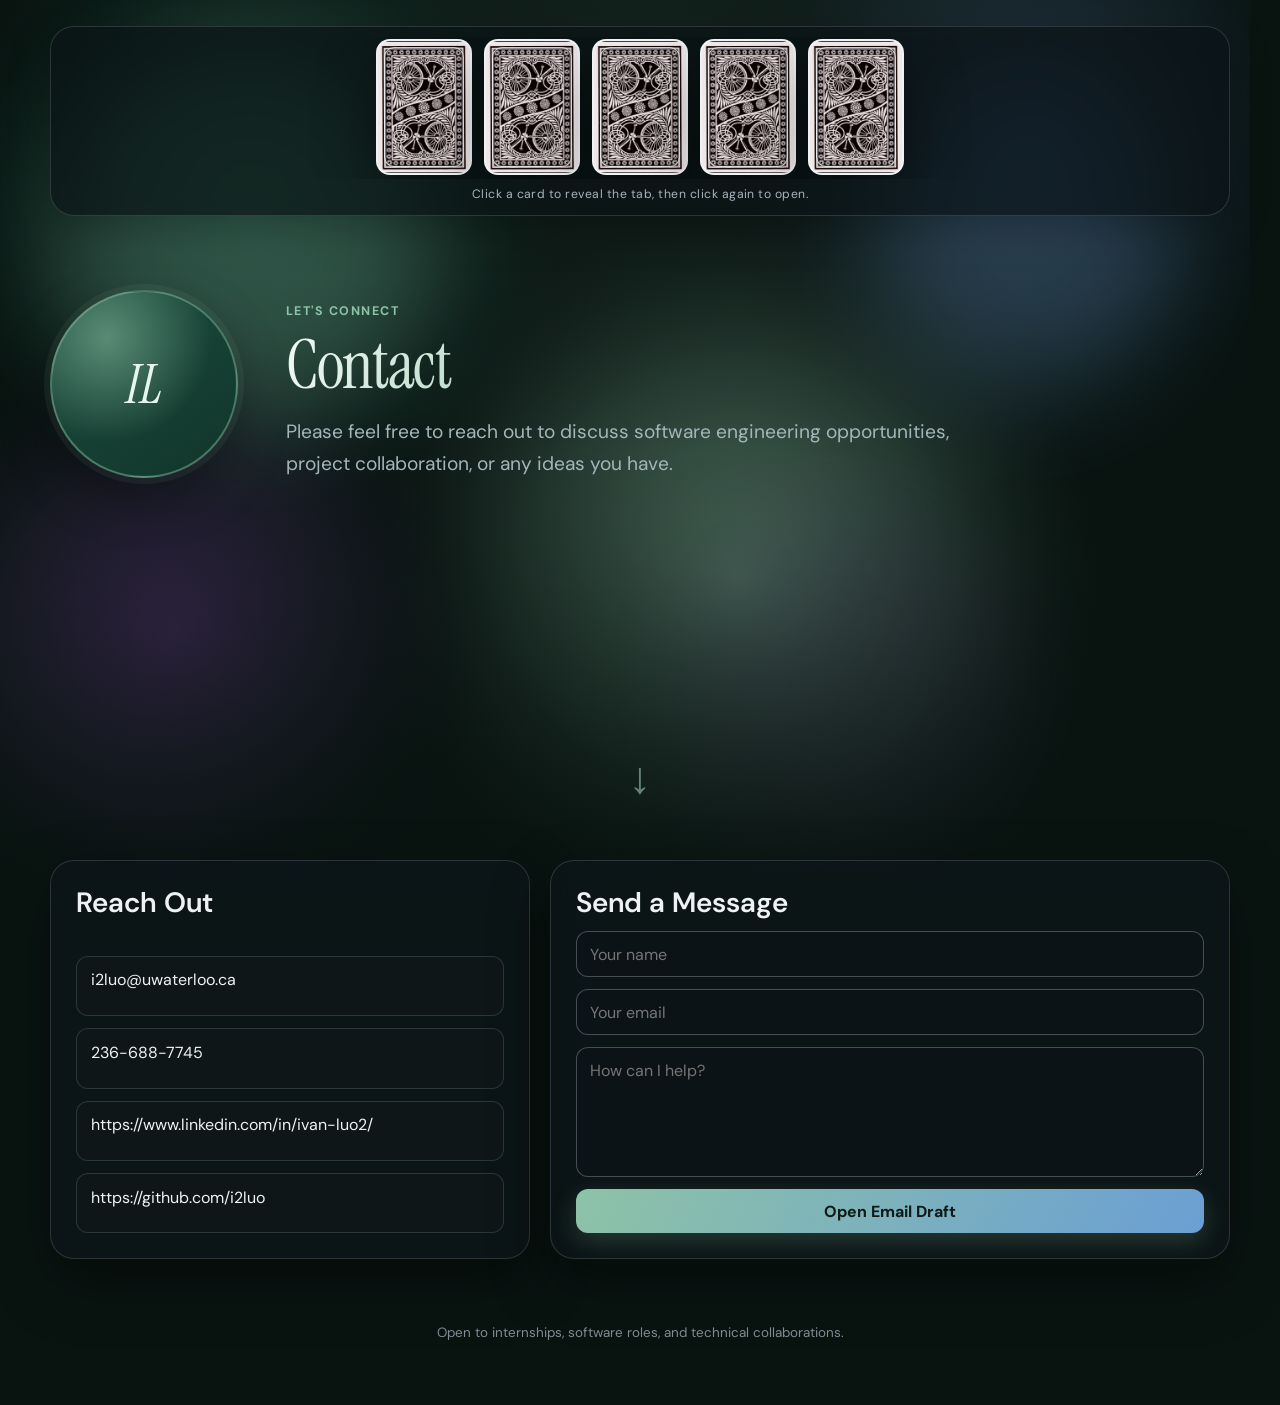
==== contact.html @ a713fa2e "Initial commit" ====
<!DOCTYPE html>
<html lang="en">
  <head>
    <meta charset="UTF-8" />
    <meta name="viewport" content="width=device-width, initial-scale=1.0" />
    <title>Ivan Luo | Contact</title>
    <link rel="icon" href="favicon.svg" type="image/svg+xml" />
    <link rel="stylesheet" href="styles.css" />
    <script src="weather-config.js"></script>
    <script src="effects.js" defer></script>
    <script src="script.js" defer></script>
  </head>
  <body data-page="contact">
    <div id="ambient-bg" aria-hidden="true">
      <canvas id="ambient-canvas"></canvas>
      <div class="ambient-orbs">
        <span class="ambient-orb ambient-orb-a"></span>
        <span class="ambient-orb ambient-orb-b"></span>
        <span class="ambient-orb ambient-orb-c"></span>
      </div>
    </div>

    <main class="site-shell">
      <div class="nav-wrap">
        <nav id="card-nav" class="top-nav" aria-label="Main Navigation"></nav>
        <p class="nav-hint">Click a card to reveal the tab, then click again to open.</p>
      </div>

      <section class="page-hero">
        <div class="hero-banner">
          <div class="hero-avatar" aria-hidden="true">IL</div>
          <div class="hero-copy">
            <p class="kicker">Let's Connect</p>
            <h1 class="hero-title">Contact</h1>
            <p class="hero-bio">
              Please feel free to reach out to discuss software engineering opportunities, project collaboration, or
              any ideas you have.
            </p>
          </div>
        </div>
        <button class="scroll-cue" type="button" aria-label="Scroll to content">↓</button>
      </section>

      <section class="page-content">
        <div class="bento-grid">
          <article class="bento-card span-5 reveal">
            <div class="panel contact-card" data-tilt>
              <h2>Reach Out</h2>
              <a class="contact-link" href="mailto:i2luo@uwaterloo.ca">i2luo@uwaterloo.ca</a>
              <a class="contact-link" href="tel:+12366887745">236-688-7745</a>
              <a class="contact-link" href="https://www.linkedin.com/in/ivan-luo2/" target="_blank" rel="noreferrer"
                >https://www.linkedin.com/in/ivan-luo2/</a
              >
              <a class="contact-link" href="https://github.com/i2luo" target="_blank" rel="noreferrer"
                >https://github.com/i2luo</a
              >
            </div>
          </article>

          <article class="bento-card span-7 reveal">
            <div class="panel" data-tilt>
              <h2>Send a Message</h2>
              <form id="contact-form" class="contact-form">
                <input required type="text" name="name" placeholder="Your name" />
                <input required type="email" name="email" placeholder="Your email" />
                <textarea required name="message" placeholder="How can I help?"></textarea>
                <button class="btn" type="submit">Open Email Draft</button>
              </form>
            </div>
          </article>
        </div>
      </section>

      <footer>Open to internships, software roles, and technical collaborations.</footer>
    </main>
  </body>
</html>
---- styles.css ----
@import url("https://fonts.googleapis.com/css2?family=DM+Sans:ital,opsz,wght@0,9..40,400;0,9..40,500;0,9..40,600;0,9..40,700;1,9..40,400&family=Instrument+Serif:ital@0;1&display=swap");

:root {
  --bg-deep: #091411;
  --felt-dark: #11352a;
  --felt-mid: #1c4d3f;
  --felt-soft: #2f6a5a;
  --slate-900: #12181c;
  --slate-800: #1a2228;
  --slate-700: #2a343c;
  --panel: rgba(16, 22, 26, 0.62);
  --panel-strong: rgba(12, 18, 22, 0.82);
  --text: #eef2f5;
  --text-muted: #a8b4be;
  --accent: #8dc3a6;
  --accent-2: #6b9fd4;
  --accent-glow: rgba(141, 195, 166, 0.35);
  --border: rgba(159, 168, 177, 0.22);
  --shadow: 0 24px 60px rgba(0, 0, 0, 0.42);
  --radius-lg: 24px;
  --radius-md: 16px;
  --radius-sm: 12px;
  --scroll-y-percent: 0;
  --tx: 0px;
  --ty: 0px;
  --parallax-x: 0;
  --parallax-y: 0;
  --font-sans: "DM Sans", "Segoe UI", sans-serif;
  --font-display: "Instrument Serif", Georgia, serif;
}

* {
  box-sizing: border-box;
}

html {
  scroll-behavior: smooth;
}

body {
  margin: 0;
  min-height: 100vh;
  font-family: var(--font-sans);
  color: var(--text);
  background: var(--bg-deep);
  overflow-x: hidden;
}

body.quote-gate-open {
  overflow: hidden;
}

a {
  color: inherit;
}

/* —— Ambient background —— */
#ambient-bg {
  position: fixed;
  inset: -30px;
  z-index: -3;
  overflow: hidden;
  background: var(--bg-deep);
  will-change: filter, transform;
}

#ambient-bg::after {
  content: "";
  position: absolute;
  inset: 0;
  background:
    radial-gradient(ellipse 80% 50% at 50% 100%, rgba(9, 20, 17, 0.9), transparent),
    radial-gradient(circle at 50% 0%, rgba(141, 195, 166, 0.08), transparent 55%);
  pointer-events: none;
  z-index: 2;
}

#ambient-canvas {
  position: absolute;
  inset: 0;
  width: 100%;
  height: 100%;
  opacity: 0.95;
}

.ambient-orbs {
  position: absolute;
  inset: 0;
  pointer-events: none;
  z-index: 1;
}

.ambient-orb {
  position: absolute;
  border-radius: 50%;
  filter: blur(48px);
  opacity: 0.45;
  animation: orb-drift 14s ease-in-out infinite;
}

.ambient-orb-a {
  width: min(42vw, 380px);
  height: min(42vw, 380px);
  top: 8%;
  left: 6%;
  background: rgba(141, 195, 166, 0.5);
}

.ambient-orb-b {
  width: min(34vw, 300px);
  height: min(34vw, 300px);
  top: 14%;
  right: 10%;
  background: rgba(107, 159, 212, 0.42);
  animation-delay: -4s;
}

.ambient-orb-c {
  width: min(38vw, 340px);
  height: min(38vw, 340px);
  bottom: 8%;
  right: 22%;
  background: rgba(90, 52, 120, 0.32);
  animation-delay: -7s;
}

body:not(.is-static) #ambient-bg {
  transform: translate(
    calc(var(--tx, 0px) * 0.35),
    calc(var(--ty, 0px) * 0.35)
  );
}

html.scrolled #ambient-bg,
html.scrolled #ambient-canvas {
  filter: blur(calc(10px * var(--scroll-y-percent))) brightness(calc(1 - 0.28 * var(--scroll-y-percent)));
}

@keyframes orb-drift {
  0%,
  100% {
    transform: translate3d(0, 0, 0) scale(1);
  }
  50% {
    transform: translate3d(0, -22px, 0) scale(1.06);
  }
}

/* —— Quote gate —— */
.quote-gate {
  position: fixed;
  inset: 0;
  z-index: 999;
  display: grid;
  place-items: center;
  padding: 1.2rem;
  cursor: pointer;
  opacity: 1;
  transition: opacity 320ms ease;
}

.quote-gate.is-exiting {
  opacity: 0;
}

.quote-gate-backdrop {
  position: absolute;
  inset: 0;
  background:
    radial-gradient(circle at 20% 22%, rgba(141, 195, 166, 0.2), transparent 38%),
    radial-gradient(circle at 82% 76%, rgba(107, 159, 212, 0.22), transparent 40%),
    linear-gradient(130deg, rgba(6, 14, 12, 0.98), rgba(13, 31, 25, 0.94) 52%, rgba(14, 20, 28, 0.96));
}

.quote-gate-orb {
  position: absolute;
  border-radius: 50%;
  filter: blur(2px);
  opacity: 0.34;
  animation: orb-drift 8s ease-in-out infinite;
}

.quote-gate-orb-a {
  width: min(38vw, 320px);
  height: min(38vw, 320px);
  top: 6%;
  left: 12%;
  background: rgba(141, 195, 166, 0.55);
}

.quote-gate-orb-b {
  width: min(30vw, 250px);
  height: min(30vw, 250px);
  right: 15%;
  top: 16%;
  background: rgba(107, 159, 212, 0.42);
  animation-delay: -2.5s;
}

.quote-gate-orb-c {
  width: min(34vw, 290px);
  height: min(34vw, 290px);
  right: 25%;
  bottom: 9%;
  background: rgba(45, 212, 191, 0.3);
  animation-delay: -4.2s;
}

.quote-gate-card {
  position: relative;
  z-index: 1;
  width: min(760px, 100%);
  border-radius: var(--radius-lg);
  border: 1px solid rgba(159, 168, 177, 0.35);
  background:
    linear-gradient(145deg, rgba(20, 28, 32, 0.82), rgba(14, 20, 24, 0.94)),
    radial-gradient(circle at top left, rgba(141, 195, 166, 0.14), transparent 60%);
  backdrop-filter: blur(18px) saturate(1.4);
  box-shadow: var(--shadow), inset 0 0 0 1px rgba(255, 255, 255, 0.04);
  padding: clamp(1.2rem, 3vw, 2.2rem);
  animation: quote-card-enter 560ms cubic-bezier(0.23, 1, 0.32, 1);
}

.quote-gate-kicker {
  margin: 0 0 0.75rem;
  text-transform: uppercase;
  letter-spacing: 0.14em;
  font-weight: 700;
  font-size: 0.78rem;
  color: var(--accent);
}

.quote-gate-text {
  margin: 0;
  color: #f2f6f8;
  line-height: 1.45;
  font-size: clamp(1.35rem, 2.9vw, 2rem);
  font-weight: 600;
  text-wrap: balance;
}

.quote-gate-author {
  margin: 0.85rem 0 0;
  color: #d3dde3;
  font-size: clamp(0.95rem, 1.8vw, 1.2rem);
}

.quote-gate-hint {
  margin: 1.45rem 0 0;
  color: #aab5bd;
  font-size: 0.87rem;
  letter-spacing: 0.08em;
  text-transform: uppercase;
  animation: quote-hint-pulse 1.9s ease-in-out infinite;
}

@keyframes quote-card-enter {
  from {
    opacity: 0;
    transform: translateY(16px) scale(0.98);
  }
  to {
    opacity: 1;
    transform: translateY(0) scale(1);
  }
}

@keyframes quote-hint-pulse {
  0%,
  100% {
    opacity: 0.54;
  }
  50% {
    opacity: 1;
  }
}

/* —— Shell & nav —— */
.site-shell {
  width: min(1180px, calc(100% - clamp(1.5rem, 5vw, 3.5rem)));
  margin: 0 auto;
  padding: clamp(1rem, 2.5vw, 1.6rem) 0 4rem;
  position: relative;
  z-index: 1;
}

.nav-wrap {
  position: sticky;
  top: 0.75rem;
  z-index: 20;
  margin-bottom: 0.5rem;
  padding: 0.65rem 0.85rem;
  border-radius: var(--radius-lg);
  border: 1px solid var(--border);
  background: color-mix(in srgb, var(--panel-strong) 88%, transparent);
  backdrop-filter: blur(16px) saturate(1.35);
  box-shadow: 0 12px 40px rgba(0, 0, 0, 0.28);
}

.top-nav {
  display: flex;
  flex-wrap: nowrap;
  justify-content: center;
  gap: 0.75rem;
  overflow-x: auto;
  padding: 0.1rem 0.15rem 0.25rem;
  scrollbar-width: none;
}

.top-nav::-webkit-scrollbar {
  display: none;
}

.nav-hint {
  text-align: center;
  margin: 0.35rem 0 0;
  font-size: 0.76rem;
  color: var(--text-muted);
  letter-spacing: 0.04em;
}

/* —— Playing card tabs —— */
.card-tab {
  border: none;
  padding: 0;
  background: transparent;
  cursor: pointer;
  position: relative;
  width: 96px;
  height: 136px;
  border-radius: 14px;
  perspective: 1000px;
  flex: 0 0 auto;
  transition: transform 280ms ease;
}

.playing-card {
  position: relative;
  display: block;
  width: 100%;
  height: 100%;
  transform-style: preserve-3d;
  transition: transform 380ms ease;
  border-radius: 14px;
  box-shadow: var(--shadow);
}

.card-tab.revealed .playing-card {
  transform: rotateY(180deg);
}

.card-face {
  position: absolute;
  inset: 0;
  border-radius: 14px;
  backface-visibility: hidden;
  overflow: hidden;
  border: 2px solid rgba(241, 245, 249, 0.98);
}

.card-back {
  background:
    linear-gradient(rgba(120, 14, 18, 0.1), rgba(120, 14, 18, 0.1)),
    url("assets/card-back.png");
  background-size: cover;
  background-position: center;
}

.card-back::before {
  content: "";
  position: absolute;
  inset: 6px;
  border: 1px solid rgba(241, 245, 249, 0.75);
  border-radius: 10px;
  box-shadow: inset 0 0 0 1px rgba(17, 24, 39, 0.35);
}

.card-tab:hover {
  transform: translateY(-4px);
}

.card-tab:focus-visible {
  outline: 2px solid rgba(236, 239, 241, 0.9);
  outline-offset: 3px;
}

.card-front {
  transform: rotateY(180deg);
  background:
    radial-gradient(circle at 18% 12%, rgba(141, 195, 166, 0.24), transparent 42%),
    linear-gradient(165deg, rgba(35, 42, 48, 0.98), rgba(14, 22, 26, 0.99));
  border-color: rgba(141, 195, 166, 0.42);
  color: var(--text);
}

.card-tab.is-current .card-front {
  border-color: rgba(141, 195, 166, 0.88);
  box-shadow: inset 0 0 0 1px rgba(141, 195, 166, 0.22), 0 0 24px var(--accent-glow);
}

.card-front-inner {
  position: relative;
  z-index: 1;
  height: 100%;
  display: flex;
  flex-direction: column;
  justify-content: center;
  align-items: center;
  gap: 0.42rem;
  padding: 0.7rem 0.55rem;
  text-align: center;
}

.card-front::before {
  content: "";
  position: absolute;
  inset: 7px;
  border: 1px solid rgba(159, 168, 177, 0.28);
  border-radius: 10px;
  pointer-events: none;
}

.card-suit {
  font-size: 0.95rem;
  line-height: 1;
  color: var(--accent);
  text-shadow: 0 0 14px rgba(141, 195, 166, 0.45);
}

.card-title {
  font-size: 0.72rem;
  letter-spacing: 0.07em;
  text-transform: uppercase;
  font-weight: 700;
  color: #f3f6f8;
  line-height: 1.25;
}

.card-divider {
  width: 2.1rem;
  height: 2px;
  border-radius: 999px;
  background: linear-gradient(90deg, var(--accent), rgba(159, 168, 177, 0.2));
}

.card-subtitle {
  font-size: 0.56rem;
  letter-spacing: 0.07em;
  text-transform: uppercase;
  color: #dce4ea;
  border: 1px solid rgba(141, 195, 166, 0.38);
  background: rgba(141, 195, 166, 0.12);
  border-radius: 999px;
  padding: 0.22rem 0.48rem;
}

.card-tab.is-current .card-subtitle {
  color: #132119;
  background: linear-gradient(90deg, var(--accent), var(--accent-2));
  border-color: transparent;
}

/* —— Hero —— */
.page-hero {
  min-height: clamp(52vh, 68vh, 78vh);
  display: flex;
  flex-direction: column;
  justify-content: center;
  padding: clamp(2rem, 6vw, 4rem) 0 clamp(1rem, 3vw, 2rem);
  margin-bottom: clamp(0.5rem, 2vw, 1.5rem);
}

.hero-banner {
  display: flex;
  align-items: center;
  gap: clamp(1.5rem, 4vw, 3rem);
  max-width: 920px;
}

.hero-avatar {
  flex-shrink: 0;
  width: clamp(112px, 22vmin, 188px);
  height: clamp(112px, 22vmin, 188px);
  border-radius: 50%;
  display: grid;
  place-items: center;
  font-family: var(--font-display);
  font-size: clamp(2.4rem, 5vw, 3.4rem);
  font-style: italic;
  color: #e8f4ee;
  background:
    radial-gradient(circle at 30% 25%, rgba(141, 195, 166, 0.55), transparent 55%),
    linear-gradient(145deg, var(--felt-mid), var(--felt-dark));
  border: 2px solid rgba(141, 195, 166, 0.45);
  box-shadow:
    0 0 0 6px rgba(141, 195, 166, 0.08),
    0 20px 50px rgba(0, 0, 0, 0.35);
  animation: avatar-enter 900ms cubic-bezier(0.23, 1, 0.32, 1) 0.15s both;
}

.hero-copy {
  flex: 1;
  min-width: 0;
}

.hero-title {
  margin: 0;
  font-family: var(--font-display);
  font-size: clamp(2.6rem, 7vw, 4.2rem);
  font-weight: 400;
  line-height: 1.05;
  letter-spacing: -0.02em;
  background: linear-gradient(120deg, #f4faf7 0%, var(--accent) 55%, #c8dce8 100%);
  -webkit-background-clip: text;
  background-clip: text;
  color: transparent;
  animation: title-enter 1s cubic-bezier(0.23, 1, 0.32, 1) 0.35s both;
}

.hero-bio {
  margin: 1rem 0 0;
  max-width: 52ch;
  font-size: clamp(1rem, 2.2vw, 1.2rem);
  line-height: 1.65;
  color: color-mix(in srgb, var(--text-muted) 85%, var(--accent) 15%);
  opacity: clamp(0.75, calc(0.75 + var(--scroll-y-percent) * 0.1), 0.92);
  animation: bio-mask 1.8s ease 0.9s both;
}

@keyframes avatar-enter {
  from {
    opacity: 0;
    transform: scale(0.82);
  }
  to {
    opacity: 1;
    transform: scale(1);
  }
}

@keyframes title-enter {
  from {
    opacity: 0;
    transform: translateY(18px);
  }
  to {
    opacity: 1;
    transform: translateY(0);
  }
}

@keyframes bio-mask {
  from {
    opacity: 0;
    transform: translateY(12px);
    filter: blur(4px);
  }
  to {
    opacity: 1;
    transform: translateY(0);
    filter: blur(0);
  }
}

.scroll-cue {
  align-self: center;
  margin-top: auto;
  padding-top: 2rem;
  border: none;
  background: transparent;
  font-size: clamp(2rem, 5vw, 2.8rem);
  color: color-mix(in srgb, var(--accent) 70%, white 30%);
  opacity: 0.55;
  cursor: pointer;
  transition: opacity 250ms ease, transform 250ms ease;
  animation: scroll-bounce 2.2s ease-in-out infinite;
}

.scroll-cue:hover {
  opacity: 0.9;
}

html.scrolled .scroll-cue {
  opacity: 0;
  pointer-events: none;
}

@keyframes scroll-bounce {
  0%,
  100% {
    transform: translateY(0);
  }
  50% {
    transform: translateY(8px);
  }
}

/* —— Content & bento —— */
.page-content {
  padding-bottom: 2rem;
}

.bento-grid {
  display: grid;
  grid-template-columns: repeat(12, 1fr);
  gap: clamp(0.85rem, 2vw, 1.25rem);
}

.bento-card {
  grid-column: span var(--span, 6);
  min-height: 0;
}

.bento-card.span-12 {
  --span: 12;
}

.bento-card.span-8 {
  --span: 8;
}

.bento-card.span-7 {
  --span: 7;
}

.bento-card.span-6 {
  --span: 6;
}

.bento-card.span-5 {
  --span: 5;
}

.bento-card.span-4 {
  --span: 4;
}

.panel {
  height: 100%;
  background: var(--panel);
  border: 1px solid var(--border);
  backdrop-filter: blur(14px) saturate(1.25);
  border-radius: var(--radius-lg);
  box-shadow: var(--shadow);
  padding: clamp(1.15rem, 2vw, 1.55rem);
  transition:
    border-color 220ms ease,
    box-shadow 220ms ease,
    transform 220ms ease;
}

.panel[data-tilt] {
  transform: perspective(720px) rotateX(var(--tilt-x, 0deg)) rotateY(var(--tilt-y, 0deg));
}

.panel:hover {
  border-color: rgba(141, 195, 166, 0.38);
  box-shadow: 0 28px 56px rgba(0, 0, 0, 0.38), 0 0 0 1px rgba(141, 195, 166, 0.08);
}

.panel-accent {
  background:
    linear-gradient(145deg, rgba(28, 77, 63, 0.35), rgba(16, 22, 26, 0.75)),
    var(--panel);
}

h1,
h2,
h3 {
  margin: 0;
  line-height: 1.2;
}

h1 {
  font-size: clamp(2rem, 4.2vw, 2.8rem);
}

h2 {
  font-size: clamp(1.25rem, 2.4vw, 1.75rem);
  margin-bottom: 0.75rem;
  font-weight: 600;
}

h3 {
  font-size: 1.05rem;
}

p {
  line-height: 1.7;
  color: var(--text-muted);
}

.kicker {
  color: var(--accent);
  text-transform: uppercase;
  letter-spacing: 0.12em;
  font-weight: 700;
  font-size: 0.78rem;
  margin-bottom: 0.5rem;
}

.tag-list,
.stack-list {
  display: flex;
  flex-wrap: wrap;
  gap: 0.5rem;
  margin-top: 0.85rem;
}

.pill {
  border-radius: 999px;
  border: 1px solid rgba(141, 195, 166, 0.35);
  padding: 0.4rem 0.72rem;
  font-size: 0.82rem;
  color: #dce8e4;
  background: rgba(141, 195, 166, 0.1);
  transition: background 200ms ease, border-color 200ms ease;
}

.pill:hover {
  background: rgba(141, 195, 166, 0.18);
  border-color: rgba(141, 195, 166, 0.55);
}

.list-clean {
  margin: 0.45rem 0 0;
  padding-left: 1.1rem;
  color: var(--text-muted);
}

.list-clean li + li {
  margin-top: 0.42rem;
}

.section-gap {
  margin-top: clamp(0.85rem, 2vw, 1.25rem);
}

/* —— Scroll reveal —— */
.reveal {
  opacity: 0;
  transform: translateY(28px);
  transition:
    opacity 700ms cubic-bezier(0.23, 1, 0.32, 1) var(--reveal-delay, 0ms),
    transform 700ms cubic-bezier(0.23, 1, 0.32, 1) var(--reveal-delay, 0ms);
}

.reveal.is-visible {
  opacity: 1;
  transform: translateY(0);
}

/* —— Timeline —— */
.timeline {
  display: grid;
  gap: 1rem;
}

.timeline-item {
  border-left: 3px solid rgba(141, 195, 166, 0.65);
  padding: 1rem 1rem 1rem 1.1rem;
  border-radius: 0 var(--radius-md) var(--radius-md) 0;
  background: rgba(12, 18, 22, 0.5);
  transition: background 220ms ease, border-color 220ms ease;
}

.timeline-item:hover {
  background: rgba(18, 28, 32, 0.65);
  border-left-color: var(--accent);
}

.row {
  display: flex;
  justify-content: space-between;
  gap: 0.9rem;
  flex-wrap: wrap;
}

.muted {
  color: var(--text-muted);
  font-size: 0.92rem;
}

/* —— Projects & gallery —— */
.project-grid,
.gallery-grid {
  display: grid;
  gap: 1rem;
  grid-template-columns: repeat(2, minmax(0, 1fr));
}

.project-card,
.gallery-card {
  border: 1px solid var(--border);
  border-radius: var(--radius-md);
  padding: 1.1rem;
  background: rgba(14, 20, 24, 0.55);
  transition:
    transform 280ms ease,
    border-color 220ms ease,
    box-shadow 220ms ease;
}

.project-card:hover,
.gallery-card:hover {
  transform: translateY(-4px);
  border-color: rgba(141, 195, 166, 0.4);
  box-shadow: 0 16px 36px rgba(0, 0, 0, 0.28);
}

.gallery-photo {
  height: 168px;
  border-radius: var(--radius-sm);
  margin-bottom: 0.85rem;
  background:
    linear-gradient(125deg, rgba(141, 195, 166, 0.45), rgba(34, 61, 52, 0.15)),
    linear-gradient(45deg, rgba(107, 159, 212, 0.25), rgba(12, 18, 22, 0.9));
  border: 1px solid rgba(159, 168, 177, 0.35);
  display: flex;
  align-items: center;
  justify-content: center;
  color: rgba(248, 250, 252, 0.85);
  letter-spacing: 0.1em;
  text-transform: uppercase;
  font-size: 0.72rem;
  font-weight: 600;
  position: relative;
  overflow: hidden;
}

.gallery-photo::after {
  content: "";
  position: absolute;
  inset: 0;
  background: linear-gradient(
    105deg,
    transparent 40%,
    rgba(255, 255, 255, 0.12) 50%,
    transparent 60%
  );
  transform: translateX(-120%);
  animation: photo-shine 4s ease-in-out infinite;
}

@keyframes photo-shine {
  0%,
  70%,
  100% {
    transform: translateX(-120%);
  }
  85% {
    transform: translateX(120%);
  }
}

/* —— Contact —— */
.contact-card {
  display: grid;
  gap: 0.75rem;
}

.contact-link {
  display: block;
  text-decoration: none;
  border: 1px solid var(--border);
  border-radius: var(--radius-sm);
  padding: 0.78rem 0.9rem;
  background: rgba(18, 24, 28, 0.6);
  transition: border-color 200ms ease, transform 200ms ease, background 200ms ease;
}

.contact-link:hover {
  border-color: rgba(141, 195, 166, 0.75);
  background: rgba(28, 48, 42, 0.35);
  transform: translateX(4px);
}

.contact-form {
  display: grid;
  gap: 0.75rem;
}

input,
textarea,
select {
  width: 100%;
  border-radius: var(--radius-sm);
  border: 1px solid rgba(159, 168, 177, 0.4);
  background: rgba(14, 20, 24, 0.72);
  color: var(--text);
  padding: 0.72rem 0.85rem;
  font: inherit;
  transition: border-color 200ms ease, box-shadow 200ms ease;
}

input:focus,
textarea:focus,
select:focus {
  outline: none;
  border-color: rgba(141, 195, 166, 0.7);
  box-shadow: 0 0 0 3px rgba(141, 195, 166, 0.15);
}

textarea {
  min-height: 130px;
  resize: vertical;
}

.btn {
  border: none;
  border-radius: var(--radius-sm);
  padding: 0.72rem 1rem;
  font: inherit;
  font-weight: 700;
  color: #0f1a16;
  background: linear-gradient(120deg, var(--accent), var(--accent-2));
  cursor: pointer;
  transition: filter 200ms ease, transform 200ms ease, box-shadow 200ms ease;
  box-shadow: 0 8px 24px rgba(141, 195, 166, 0.22);
}

.btn:hover {
  filter: brightness(1.06);
  transform: translateY(-1px);
}

.btn:active {
  transform: translateY(0);
}

/* —— Weather —— */
.weather-panel {
  display: flex;
  flex-direction: column;
}

.weather-note {
  margin-top: 0.35rem;
  margin-bottom: 0.85rem;
}

.weather-card {
  border: 1px solid var(--border);
  border-radius: var(--radius-md);
  background: rgba(12, 18, 22, 0.55);
  padding: 1rem;
  min-height: 175px;
}

.weather-status {
  margin: 0;
  color: var(--text-muted);
}

.weather-status.is-error {
  color: #fecaca;
}

.weather-content h3 {
  margin-bottom: 0.4rem;
}

.weather-temp {
  margin: 0.2rem 0 0.25rem;
  line-height: 1;
  display: inline-flex;
  align-items: baseline;
  gap: 0.25rem;
  color: var(--text);
}

.weather-temp span:first-child {
  font-size: 2.2rem;
  font-weight: 700;
}

.weather-unit {
  color: var(--text-muted);
  font-size: 0.95rem;
}

.weather-desc {
  margin: 0.2rem 0 0.55rem;
  color: #dce4ea;
}

.weather-meta {
  margin: 0.15rem 0;
  color: var(--text-muted);
  font-size: 0.92rem;
}

.weather-btn {
  margin-top: 0.75rem;
  align-self: flex-start;
}

.timezone-card {
  margin-top: 0.75rem;
  border: 1px solid rgba(141, 195, 166, 0.24);
  border-radius: var(--radius-md);
  background: rgba(8, 14, 12, 0.55);
  padding: 0.8rem 1rem 0.9rem;
}

.timezone-label {
  margin: 0;
  text-transform: uppercase;
  letter-spacing: 0.06em;
  font-size: 0.74rem;
}

.timezone-time {
  margin: 0.15rem 0 0.1rem;
  color: var(--text);
  font-size: clamp(1.25rem, 3vw, 1.8rem);
  line-height: 1.1;
  font-weight: 700;
}

.timezone-name {
  margin: 0;
}

/* —— Sticky wall —— */
.sticky-wall {
  display: grid;
  grid-template-columns: 1.65fr 0.7fr;
  gap: 1rem;
  width: 100%;
}

.panel .sticky-board-wrap,
.panel .sticky-panel {
  border: none;
  background: transparent;
  padding: 0;
}

.sticky-board-wrap,
.sticky-panel {
  border: 1px solid var(--border);
  border-radius: var(--radius-md);
  padding: 1rem;
  background: rgba(12, 18, 22, 0.55);
}

.sticky-panel {
  padding: 0.7rem;
  font-size: 0.875rem;
}

.sticky-panel h3 {
  font-size: 1.05rem;
}

.sticky-board-note,
.sticky-panel-copy {
  margin-top: 0.45rem;
  margin-bottom: 0.75rem;
}

.sticky-board-status {
  min-height: 1.2rem;
  margin-bottom: 0.75rem;
  color: var(--text-muted);
  font-size: 0.9rem;
}

.sticky-board-status.is-error {
  color: #fecaca;
}

.sticky-board {
  position: relative;
  width: 100%;
  min-height: 640px;
  display: grid;
  grid-template-columns: repeat(auto-fill, minmax(109px, 1fr));
  gap: 0.6rem;
  align-content: start;
  padding: 0.53rem;
  border-radius: var(--radius-sm);
  border: 1px solid rgba(141, 195, 166, 0.22);
  overflow: auto;
  background-color: #0a100e;
  background-image:
    linear-gradient(rgba(8, 14, 12, 0.55), rgba(8, 14, 12, 0.55)),
    var(--sticky-board-pattern, none);
  background-size: auto, var(--sticky-board-pattern-size, 120px 120px);
}

.sticky-board[data-board-theme="grid"] {
  --sticky-board-pattern:
    repeating-linear-gradient(
      0deg,
      rgba(141, 195, 166, 0.08),
      rgba(141, 195, 166, 0.08) 1px,
      transparent 1px,
      transparent 20px
    ),
    repeating-linear-gradient(
      90deg,
      rgba(141, 195, 166, 0.08),
      rgba(141, 195, 166, 0.08) 1px,
      transparent 1px,
      transparent 20px
    );
  --sticky-board-pattern-size: auto, auto;
}

.sticky-board[data-board-theme="flowers"] {
  --sticky-board-pattern: url("data:image/svg+xml,%3Csvg xmlns='http://www.w3.org/2000/svg' width='80' height='80' viewBox='0 0 80 80'%3E%3Cg fill='%23f3a9be' opacity='0.22'%3E%3Ccircle cx='20' cy='18' r='3'/%3E%3Ccircle cx='16' cy='14' r='2'/%3E%3Ccircle cx='24' cy='14' r='2'/%3E%3Ccircle cx='16' cy='22' r='2'/%3E%3Ccircle cx='24' cy='22' r='2'/%3E%3Ccircle cx='20' cy='10' r='2'/%3E%3Ccircle cx='60' cy='58' r='3'/%3E%3Ccircle cx='56' cy='54' r='2'/%3E%3Ccircle cx='64' cy='54' r='2'/%3E%3Ccircle cx='56' cy='62' r='2'/%3E%3Ccircle cx='64' cy='62' r='2'/%3E%3Ccircle cx='60' cy='50' r='2'/%3E%3C/g%3E%3C/svg%3E");
}

.sticky-board[data-board-theme="stars"] {
  --sticky-board-pattern: url("data:image/svg+xml,%3Csvg xmlns='http://www.w3.org/2000/svg' width='72' height='72' viewBox='0 0 72 72'%3E%3Cpath fill='%23fff59f' opacity='0.18' d='M36 8l2.6 8h8.5l-6.9 5 2.6 8-6.8-5.1-6.8 5.1 2.6-8-6.9-5h8.5z'/%3E%3Cpath fill='%23fff59f' opacity='0.14' d='M12 44l1.8 5.5h5.8l-4.7 3.4 1.8 5.5-4.7-3.5-4.7 3.5 1.8-5.5-4.7-3.4h5.8z'/%3E%3C/svg%3E");
}

.sticky-board[data-board-theme="dots"] {
  --sticky-board-pattern: radial-gradient(circle, rgba(141, 195, 166, 0.22) 1.5px, transparent 1.6px);
  --sticky-board-pattern-size: 18px 18px;
}

.sticky-board[data-board-theme="cork"] {
  background-color: #6b4f3a;
  --sticky-board-pattern:
    radial-gradient(circle at 20% 30%, rgba(255, 220, 170, 0.12) 0 1px, transparent 1.2px),
    radial-gradient(circle at 70% 60%, rgba(60, 35, 20, 0.18) 0 1px, transparent 1.2px),
    radial-gradient(circle at 45% 80%, rgba(255, 220, 170, 0.1) 0 1px, transparent 1.2px);
  --sticky-board-pattern-size: 14px 14px, 16px 16px, 12px 12px;
}

.sticky-board[data-board-theme="waves"] {
  --sticky-board-pattern: url("data:image/svg+xml,%3Csvg xmlns='http://www.w3.org/2000/svg' width='120' height='60' viewBox='0 0 120 60'%3E%3Cpath fill='none' stroke='%238dc3a6' stroke-opacity='0.2' stroke-width='2' d='M0 30c20-12 40 12 60 0s40 12 60 0'/%3E%3Cpath fill='none' stroke='%238dc3a6' stroke-opacity='0.12' stroke-width='2' d='M0 45c20-12 40 12 60 0s40 12 60 0'/%3E%3C/svg%3E");
  --sticky-board-pattern-size: 120px 60px;
}

.sticky-empty {
  color: var(--text-muted);
  font-size: 0.92rem;
}

.sticky-note {
  position: relative;
  border-radius: 4px;
  min-height: 85px;
  width: 100%;
  max-width: 109px;
  padding: 0.45rem;
  box-shadow: 0 6px 9px rgba(0, 0, 0, 0.25), inset 0 0 0 1px rgba(0, 0, 0, 0.08);
  border: 1px solid rgba(0, 0, 0, 0.18);
  transform: rotate(var(--note-rotation));
  display: flex;
  flex-direction: column;
  gap: 0.32rem;
  animation: sticky-pop 420ms cubic-bezier(0.23, 1, 0.32, 1) both;
  font-size: 0.78rem;
  touch-action: none;
  user-select: none;
  overflow: hidden;
}

.sticky-note::after {
  content: "";
  position: absolute;
  inset: 0;
  pointer-events: none;
  border-radius: inherit;
  opacity: 0.22;
  background-image: var(--note-pattern, none);
  background-size: var(--note-pattern-size, 48px 48px);
}

.sticky-note[data-note-pattern="flowers"] {
  --note-pattern: url("data:image/svg+xml,%3Csvg xmlns='http://www.w3.org/2000/svg' width='40' height='40'%3E%3Cg fill='%23ffffff'%3E%3Ccircle cx='10' cy='10' r='2'/%3E%3Ccircle cx='8' cy='8' r='1.2'/%3E%3Ccircle cx='12' cy='8' r='1.2'/%3E%3Ccircle cx='8' cy='12' r='1.2'/%3E%3Ccircle cx='12' cy='12' r='1.2'/%3E%3C/g%3E%3C/svg%3E");
}

.sticky-note[data-note-pattern="stars"] {
  --note-pattern: url("data:image/svg+xml,%3Csvg xmlns='http://www.w3.org/2000/svg' width='36' height='36'%3E%3Cpath fill='%23ffffff' d='M18 4l1.8 5.5h5.8l-4.7 3.4 1.8 5.5-4.7-3.5-4.7 3.5 1.8-5.5-4.7-3.4h5.8z'/%3E%3C/svg%3E");
}

.sticky-note[data-note-pattern="dots"] {
  --note-pattern: radial-gradient(circle, rgba(255, 255, 255, 0.55) 1px, transparent 1.2px);
  --note-pattern-size: 10px 10px;
}

.sticky-note[data-note-pattern="stripes"] {
  --note-pattern: repeating-linear-gradient(
    -35deg,
    rgba(255, 255, 255, 0.28),
    rgba(255, 255, 255, 0.28) 2px,
    transparent 2px,
    transparent 8px
  );
  --note-pattern-size: auto;
}

.sticky-note[data-note-pattern="hearts"] {
  --note-pattern: url("data:image/svg+xml,%3Csvg xmlns='http://www.w3.org/2000/svg' width='32' height='32'%3E%3Cpath fill='%23ffffff' d='M16 26s-8-5.2-8-10.4C8 12.2 10.8 10 14 10c1.8 0 3.4.9 4.2 2.2.8-1.3 2.4-2.2 4.2-2.2 3.2 0 6 2.2 6 5.6C28.6 20.8 16 26 16 26z'/%3E%3C/svg%3E");
}

.sticky-note.is-positioned {
  position: absolute;
  width: 109px;
  max-width: none;
  margin: 0;
  z-index: 1;
}

.sticky-note.is-draggable {
  cursor: grab;
}

.sticky-note.is-draggable.is-dragging {
  cursor: grabbing;
  z-index: 5;
  box-shadow: 0 12px 20px rgba(0, 0, 0, 0.35), inset 0 0 0 1px rgba(0, 0, 0, 0.08);
}

@keyframes sticky-pop {
  from {
    opacity: 0;
    transform: rotate(var(--note-rotation)) scale(0.92);
  }
  to {
    opacity: 1;
    transform: rotate(var(--note-rotation)) scale(1);
  }
}

.sticky-note[data-color="yellow"] {
  background: linear-gradient(145deg, #fff59f, #f8d978);
  color: #2f2500;
}

.sticky-note[data-color="blue"] {
  background: linear-gradient(145deg, #b3e5fc, #81d4fa);
  color: #083247;
}

.sticky-note[data-color="pink"] {
  background: linear-gradient(145deg, #f9c8d8, #f3a9be);
  color: #4a1b2d;
}

.sticky-note[data-color="mint"] {
  background: linear-gradient(145deg, #c9f7db, #98edc1);
  color: #123527;
}

.sticky-note-content {
  position: relative;
  z-index: 1;
  margin: 0;
  white-space: pre-wrap;
  overflow-wrap: break-word;
  line-height: 1.45;
  color: inherit;
}

.sticky-note-footer {
  position: relative;
  z-index: 1;
  margin-top: auto;
  font-size: 0.53rem;
  line-height: 1.35;
  color: inherit;
  opacity: 0.85;
}

.sticky-form {
  display: grid;
  gap: 0.35rem;
}

.sticky-form label {
  font-size: 0.8rem;
  color: #dce4ea;
}

.sticky-form input[type="text"],
.sticky-form textarea {
  font-size: 0.8rem;
  padding: 0.45rem 0.55rem;
}

.sticky-form textarea {
  min-height: 4.2rem;
}

.sticky-form .btn {
  margin-top: 0.35rem;
  font-size: 0.8rem;
  padding: 0.45rem 0.75rem;
}

.sticky-color-row {
  display: flex;
  align-items: center;
  gap: 0.5rem;
  flex-wrap: wrap;
}

.sticky-color-row input[type="color"] {
  width: 2.2rem;
  height: 2.2rem;
  padding: 0.15rem;
  border: 1px solid var(--border);
  border-radius: var(--radius-sm);
  background: transparent;
  cursor: pointer;
}

.sticky-color-swatches {
  display: flex;
  flex-wrap: wrap;
  gap: 0.35rem;
}

.sticky-swatch {
  width: 1.35rem;
  height: 1.35rem;
  border-radius: 999px;
  border: 1px solid rgba(255, 255, 255, 0.25);
  background: var(--swatch);
  cursor: pointer;
  padding: 0;
}

.sticky-swatch:hover,
.sticky-swatch:focus-visible {
  outline: 2px solid rgba(141, 195, 166, 0.65);
  outline-offset: 2px;
}

.sticky-swatch.is-active {
  outline: 2px solid #8dc3a6;
  outline-offset: 2px;
}

.sticky-theme-grid {
  display: grid;
  grid-template-columns: repeat(3, minmax(0, 1fr));
  gap: 0.35rem;
}

.sticky-theme-option {
  display: flex;
  flex-direction: column;
  align-items: center;
  gap: 0.25rem;
  padding: 0.35rem;
  border-radius: var(--radius-sm);
  border: 1px solid var(--border);
  background: rgba(8, 14, 12, 0.45);
  color: #dce4ea;
  font-size: 0.68rem;
  cursor: pointer;
}

.sticky-theme-option:hover,
.sticky-theme-option:focus-visible {
  border-color: rgba(141, 195, 166, 0.55);
  outline: none;
}

.sticky-theme-option.is-active {
  border-color: #8dc3a6;
  box-shadow: 0 0 0 1px rgba(141, 195, 166, 0.35);
}

.sticky-theme-preview {
  width: 100%;
  height: 1.6rem;
  border-radius: 4px;
  border: 1px solid rgba(255, 255, 255, 0.12);
  background-color: #fff59f;
  background-image: var(--preview-pattern, none);
  background-size: var(--preview-pattern-size, 24px 24px);
}

.sticky-theme-preview-board {
  background-color: #0a100e;
}

.sticky-theme-preview-grid {
  --preview-pattern:
    repeating-linear-gradient(0deg, rgba(141, 195, 166, 0.35) 0 1px, transparent 1px 6px),
    repeating-linear-gradient(90deg, rgba(141, 195, 166, 0.35) 0 1px, transparent 1px 6px);
  --preview-pattern-size: auto, auto;
}

.sticky-theme-preview-flowers {
  --preview-pattern: url("data:image/svg+xml,%3Csvg xmlns='http://www.w3.org/2000/svg' width='40' height='40'%3E%3Cg fill='%23f3a9be' opacity='0.7'%3E%3Ccircle cx='10' cy='10' r='2'/%3E%3Ccircle cx='8' cy='8' r='1.2'/%3E%3Ccircle cx='12' cy='8' r='1.2'/%3E%3Ccircle cx='8' cy='12' r='1.2'/%3E%3Ccircle cx='12' cy='12' r='1.2'/%3E%3C/g%3E%3C/svg%3E");
}

.sticky-theme-preview-stars {
  --preview-pattern: url("data:image/svg+xml,%3Csvg xmlns='http://www.w3.org/2000/svg' width='36' height='36'%3E%3Cpath fill='%23fff59f' opacity='0.75' d='M18 4l1.8 5.5h5.8l-4.7 3.4 1.8 5.5-4.7-3.5-4.7 3.5 1.8-5.5-4.7-3.4h5.8z'/%3E%3C/svg%3E");
}

.sticky-theme-preview-dots {
  --preview-pattern: radial-gradient(circle, rgba(141, 195, 166, 0.75) 1px, transparent 1.2px);
  --preview-pattern-size: 8px 8px;
}

.sticky-theme-preview-cork {
  background-color: #6b4f3a;
  --preview-pattern: radial-gradient(circle, rgba(255, 220, 170, 0.35) 0 1px, transparent 1.2px);
  --preview-pattern-size: 6px 6px;
}

.sticky-theme-preview-waves {
  --preview-pattern: url("data:image/svg+xml,%3Csvg xmlns='http://www.w3.org/2000/svg' width='60' height='30'%3E%3Cpath fill='none' stroke='%238dc3a6' stroke-opacity='0.65' stroke-width='2' d='M0 15c10-6 20 6 30 0s20 6 30 0'/%3E%3C/svg%3E");
  --preview-pattern-size: 60px 30px;
}

.sticky-theme-preview-plain {
  background-color: #fff59f;
}

.sticky-theme-preview-stripes {
  --preview-pattern: repeating-linear-gradient(
    -35deg,
    rgba(255, 255, 255, 0.55),
    rgba(255, 255, 255, 0.55) 2px,
    transparent 2px,
    transparent 7px
  );
  --preview-pattern-size: auto;
}

.sticky-theme-preview-hearts {
  --preview-pattern: url("data:image/svg+xml,%3Csvg xmlns='http://www.w3.org/2000/svg' width='24' height='24'%3E%3Cpath fill='%23ffffff' opacity='0.75' d='M12 19s-6-3.9-6-7.8C6 9.1 7.9 7.5 10 7.5c1.3 0 2.5.7 3.1 1.7.6-1 1.8-1.7 3.1-1.7 2.1 0 4 1.6 4 3.7C18 15.1 12 19 12 19z'/%3E%3C/svg%3E");
}

footer {
  margin-top: 2rem;
  text-align: center;
  color: var(--text-muted);
  font-size: 0.84rem;
  opacity: 0.75;
}

/* —— Legacy aliases —— */
.hero {
  display: contents;
}

.grid {
  display: contents;
}

.section-title {
  margin: 0;
}

/* —— Responsive —— */
@media (max-width: 960px) {
  .bento-card,
  .bento-card.span-4,
  .bento-card.span-5,
  .bento-card.span-6,
  .bento-card.span-7,
  .bento-card.span-8 {
    --span: 12;
  }

  .hero-banner {
    flex-direction: column;
    align-items: flex-start;
    max-width: 520px;
  }

  .project-grid,
  .gallery-grid,
  .sticky-wall {
    grid-template-columns: 1fr;
  }
}

@media (max-width: 600px) {
  .nav-wrap {
    top: 0.35rem;
    border-radius: var(--radius-md);
  }

  .card-tab {
    width: 84px;
    height: 120px;
  }

  .page-hero {
    min-height: auto;
    padding-top: 1.5rem;
  }

  .scroll-cue {
    display: none;
  }
}

@media (prefers-reduced-motion: reduce) {
  html {
    scroll-behavior: auto;
  }

  .reveal {
    opacity: 1;
    transform: none;
    transition: none;
  }

  .ambient-orb,
  .scroll-cue,
  .gallery-photo::after,
  .hero-avatar,
  .hero-title,
  .hero-bio {
    animation: none;
  }

  #ambient-bg,
  #ambient-canvas {
    filter: none !important;
    transform: none !important;
  }
}
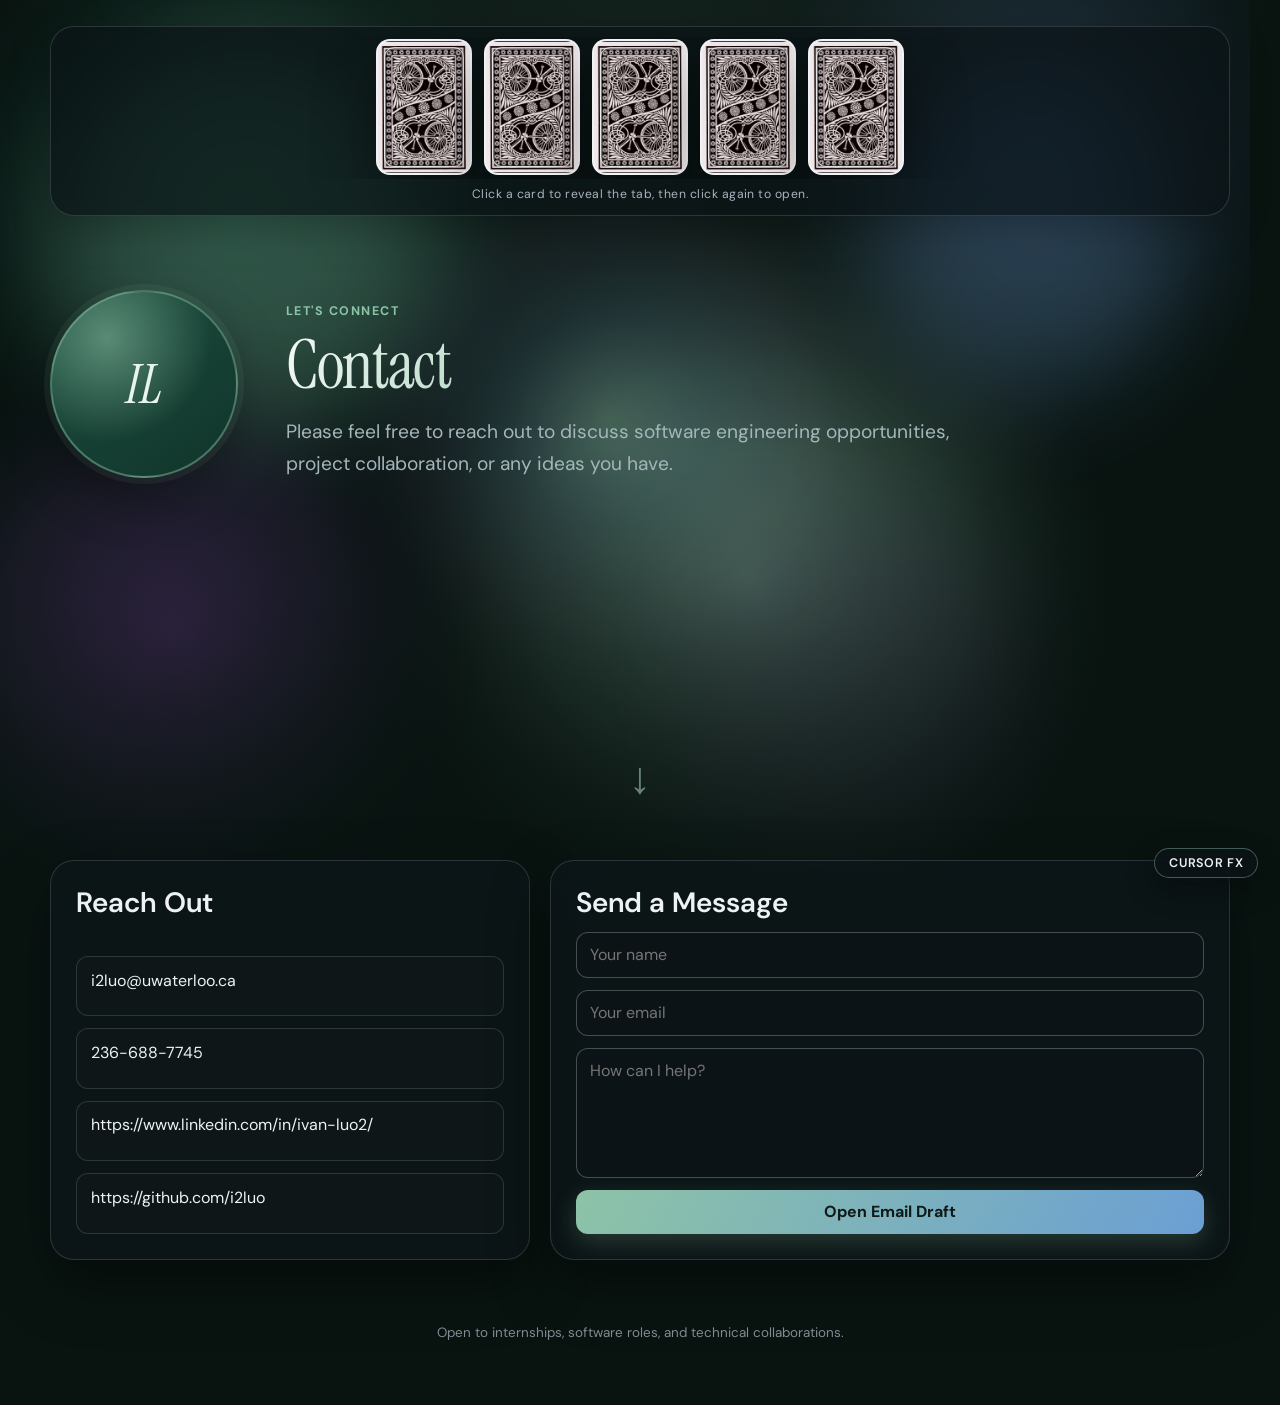
==== commit 831313b7: "Add interactive cursor effects and drop card tilt Introduces selectable cursor FX modes (ribbon, dot" ====
--- a/contact.html
+++ b/contact.html
@@ -44,7 +44,7 @@
       <section class="page-content">
         <div class="bento-grid">
           <article class="bento-card span-5 reveal">
-            <div class="panel contact-card" data-tilt>
+            <div class="panel contact-card">
               <h2>Reach Out</h2>
               <a class="contact-link" href="mailto:i2luo@uwaterloo.ca">i2luo@uwaterloo.ca</a>
               <a class="contact-link" href="tel:+12366887745">236-688-7745</a>
@@ -58,7 +58,7 @@
           </article>
 
           <article class="bento-card span-7 reveal">
-            <div class="panel" data-tilt>
+            <div class="panel">
               <h2>Send a Message</h2>
               <form id="contact-form" class="contact-form">
                 <input required type="text" name="name" placeholder="Your name" />
--- a/styles.css
+++ b/styles.css
@@ -75,12 +75,24 @@
   z-index: 2;
 }
 
-#ambient-canvas {
+#ambient-canvas,
+#cursor-fx-canvas {
   position: absolute;
   inset: 0;
   width: 100%;
   height: 100%;
   opacity: 0.95;
+}
+
+#cursor-fx-canvas {
+  z-index: 1;
+  pointer-events: none;
+  opacity: 0.9;
+  mix-blend-mode: screen;
+}
+
+body.cursor-fx-off #cursor-fx-canvas {
+  display: none;
 }
 
 .ambient-orbs {
@@ -144,6 +156,170 @@
   50% {
     transform: translate3d(0, -22px, 0) scale(1.06);
   }
+}
+
+/* —— Cursor background FX picker —— */
+.cursor-fx-picker {
+  position: fixed;
+  right: clamp(0.85rem, 2vw, 1.35rem);
+  bottom: clamp(0.85rem, 2vw, 1.35rem);
+  z-index: 40;
+  display: grid;
+  gap: 0.45rem;
+  justify-items: end;
+}
+
+.cursor-fx-toggle {
+  border: 1px solid rgba(141, 195, 166, 0.42);
+  border-radius: 999px;
+  padding: 0.5rem 0.85rem;
+  background: rgba(12, 18, 22, 0.78);
+  backdrop-filter: blur(12px);
+  color: var(--text);
+  font: 600 0.78rem/1 var(--font-sans);
+  letter-spacing: 0.06em;
+  text-transform: uppercase;
+  cursor: pointer;
+  box-shadow: 0 10px 28px rgba(0, 0, 0, 0.35);
+  transition:
+    border-color 180ms ease,
+    background 180ms ease,
+    transform 180ms ease;
+}
+
+.cursor-fx-toggle:hover {
+  border-color: rgba(141, 195, 166, 0.65);
+  background: rgba(18, 28, 32, 0.88);
+  transform: translateY(-1px);
+}
+
+.cursor-fx-menu {
+  display: grid;
+  gap: 0.35rem;
+  min-width: 11.5rem;
+  max-height: min(70vh, 30rem);
+  overflow-y: auto;
+  padding: 0.55rem;
+  border-radius: var(--radius-md);
+  border: 1px solid rgba(141, 195, 166, 0.28);
+  background: rgba(10, 16, 20, 0.88);
+  backdrop-filter: blur(14px);
+  box-shadow: 0 18px 42px rgba(0, 0, 0, 0.42);
+  opacity: 0;
+  visibility: hidden;
+  transform: translateY(8px);
+  transition:
+    opacity 200ms ease,
+    transform 200ms ease,
+    visibility 200ms ease;
+}
+
+.cursor-fx-picker.is-open .cursor-fx-menu {
+  opacity: 1;
+  visibility: visible;
+  transform: translateY(0);
+}
+
+.cursor-fx-option {
+  display: grid;
+  grid-template-columns: 2rem 1fr;
+  align-items: center;
+  gap: 0.55rem;
+  width: 100%;
+  border: 1px solid transparent;
+  border-radius: 10px;
+  padding: 0.42rem 0.5rem;
+  background: transparent;
+  color: var(--text-muted);
+  font: 500 0.82rem/1.2 var(--font-sans);
+  text-align: left;
+  cursor: pointer;
+  transition:
+    border-color 160ms ease,
+    background 160ms ease,
+    color 160ms ease;
+}
+
+.cursor-fx-option:hover {
+  border-color: rgba(141, 195, 166, 0.28);
+  background: rgba(141, 195, 166, 0.08);
+  color: var(--text);
+}
+
+.cursor-fx-option.is-active {
+  border-color: rgba(141, 195, 166, 0.45);
+  background: rgba(141, 195, 166, 0.14);
+  color: var(--text);
+}
+
+.cursor-fx-swatch {
+  width: 2rem;
+  height: 2rem;
+  border-radius: 8px;
+  border: 1px solid rgba(159, 168, 177, 0.35);
+  background: var(--swatch, radial-gradient(circle, rgba(141, 195, 166, 0.55), transparent 70%));
+}
+
+.cursor-fx-swatch-glow {
+  --swatch: radial-gradient(circle at 50% 50%, rgba(141, 195, 166, 0.75), rgba(107, 159, 212, 0.2) 55%, transparent 72%);
+}
+
+.cursor-fx-swatch-ribbon {
+  --swatch: linear-gradient(120deg, transparent 18%, rgba(190, 230, 255, 0.85) 42%, rgba(141, 195, 166, 0.75) 58%, transparent 82%);
+}
+
+.cursor-fx-swatch-dots {
+  --swatch:
+    radial-gradient(circle at 26% 50%, rgba(141, 195, 166, 0.85) 0 16%, transparent 22%),
+    radial-gradient(circle at 50% 50%, rgba(107, 159, 212, 0.7) 0 13%, transparent 19%),
+    radial-gradient(circle at 72% 50%, rgba(156, 122, 200, 0.6) 0 10%, transparent 16%),
+    #0d1518;
+}
+
+.cursor-fx-swatch-comet {
+  --swatch:
+    radial-gradient(circle at 70% 32%, rgba(248, 250, 252, 0.95) 0 12%, transparent 20%),
+    linear-gradient(225deg, rgba(141, 195, 166, 0.75), rgba(107, 159, 212, 0.2) 55%, transparent 78%),
+    #0d1518;
+}
+
+.cursor-fx-swatch-aurora {
+  --swatch: linear-gradient(135deg, rgba(141, 195, 166, 0.7), rgba(107, 159, 212, 0.55), rgba(90, 52, 120, 0.45));
+}
+
+.cursor-fx-swatch-constellation {
+  --swatch:
+    radial-gradient(circle at 28% 30%, rgba(141, 195, 166, 0.9) 0 7%, transparent 11%),
+    radial-gradient(circle at 70% 38%, rgba(190, 230, 255, 0.85) 0 6%, transparent 10%),
+    radial-gradient(circle at 52% 72%, rgba(107, 159, 212, 0.8) 0 6%, transparent 10%),
+    linear-gradient(125deg, rgba(141, 195, 166, 0.18), rgba(107, 159, 212, 0.16)),
+    #0d1518;
+}
+
+.cursor-fx-swatch-ripple {
+  --swatch: radial-gradient(circle, transparent 38%, rgba(141, 195, 166, 0.55) 42%, transparent 48%),
+    radial-gradient(circle, transparent 58%, rgba(107, 159, 212, 0.4) 62%, transparent 68%);
+}
+
+.cursor-fx-swatch-stardust {
+  --swatch:
+    radial-gradient(circle at 22% 28%, rgba(248, 250, 252, 0.85) 0 8%, transparent 12%),
+    radial-gradient(circle at 68% 36%, rgba(141, 195, 166, 0.8) 0 7%, transparent 11%),
+    radial-gradient(circle at 44% 72%, rgba(107, 159, 212, 0.75) 0 6%, transparent 10%),
+    #0d1518;
+}
+
+.cursor-fx-swatch-beam {
+  --swatch: conic-gradient(from 210deg, transparent 0 55%, rgba(141, 195, 166, 0.65) 62%, transparent 72%),
+    radial-gradient(circle at 35% 65%, rgba(107, 159, 212, 0.45), transparent 65%);
+}
+
+.cursor-fx-swatch-off {
+  --swatch: linear-gradient(135deg, rgba(42, 52, 60, 0.9), rgba(18, 24, 28, 0.95));
+}
+
+body.is-static .cursor-fx-picker {
+  display: none;
 }
 
 /* —— Quote gate —— */
@@ -646,16 +822,25 @@
   transition:
     border-color 220ms ease,
     box-shadow 220ms ease,
-    transform 220ms ease;
-}
-
-.panel[data-tilt] {
-  transform: perspective(720px) rotateX(var(--tilt-x, 0deg)) rotateY(var(--tilt-y, 0deg));
+    transform 220ms ease,
+    background 220ms ease;
+}
+
+.panel:hover,
+.project-card:hover,
+.gallery-card:hover {
+  transform: translateY(-5px);
+  border-color: rgba(141, 195, 166, 0.58);
+  box-shadow:
+    0 24px 52px rgba(0, 0, 0, 0.4),
+    0 0 0 1px rgba(141, 195, 166, 0.22),
+    0 0 32px rgba(141, 195, 166, 0.16);
 }
 
 .panel:hover {
-  border-color: rgba(141, 195, 166, 0.38);
-  box-shadow: 0 28px 56px rgba(0, 0, 0, 0.38), 0 0 0 1px rgba(141, 195, 166, 0.08);
+  background:
+    linear-gradient(160deg, rgba(141, 195, 166, 0.1), transparent 55%),
+    var(--panel);
 }
 
 .panel-accent {
@@ -798,14 +983,15 @@
   transition:
     transform 280ms ease,
     border-color 220ms ease,
-    box-shadow 220ms ease;
+    box-shadow 220ms ease,
+    background 220ms ease;
 }
 
 .project-card:hover,
 .gallery-card:hover {
-  transform: translateY(-4px);
-  border-color: rgba(141, 195, 166, 0.4);
-  box-shadow: 0 16px 36px rgba(0, 0, 0, 0.28);
+  background:
+    linear-gradient(160deg, rgba(141, 195, 166, 0.1), transparent 55%),
+    rgba(14, 20, 24, 0.55);
 }
 
 .gallery-photo {
@@ -995,6 +1181,125 @@
   align-self: flex-start;
 }
 
+/* —— Daily Tech TL;DR —— */
+.tldr-panel {
+  display: flex;
+  flex-direction: column;
+}
+
+.tldr-head h2 {
+  display: inline-flex;
+  align-items: center;
+  gap: 0.5rem;
+}
+
+.tldr-note {
+  margin: 0.35rem 0 0.95rem;
+  color: var(--text-muted);
+  max-width: 70ch;
+}
+
+.tldr-card {
+  border: 1px solid var(--border);
+  border-radius: var(--radius-md);
+  background:
+    radial-gradient(120% 140% at 100% 0%, rgba(107, 159, 212, 0.14), transparent 60%),
+    rgba(12, 18, 22, 0.55);
+  padding: clamp(1rem, 2vw, 1.4rem);
+  min-height: 150px;
+}
+
+.tldr-status {
+  margin: 0;
+  color: var(--text-muted);
+}
+
+.tldr-status.is-error {
+  color: #fecaca;
+}
+
+.tldr-meta {
+  display: flex;
+  flex-wrap: wrap;
+  align-items: center;
+  gap: 0.5rem 0.85rem;
+  margin: 0 0 0.55rem;
+  font-size: 0.82rem;
+}
+
+.tldr-date {
+  color: var(--accent);
+  text-transform: uppercase;
+  letter-spacing: 0.1em;
+  font-weight: 700;
+}
+
+.tldr-persona-tag {
+  color: var(--text-muted);
+  border: 1px solid rgba(141, 195, 166, 0.32);
+  background: rgba(141, 195, 166, 0.1);
+  border-radius: 999px;
+  padding: 0.2rem 0.65rem;
+}
+
+.tldr-persona-tag strong {
+  color: var(--text);
+}
+
+.tldr-headline {
+  font-size: clamp(1.15rem, 2.4vw, 1.5rem);
+  margin-bottom: 0.55rem;
+  text-wrap: balance;
+}
+
+.tldr-summary {
+  margin: 0 0 1.05rem;
+  line-height: 1.65;
+  color: color-mix(in srgb, var(--text) 88%, var(--accent) 12%);
+  font-size: clamp(1rem, 1.7vw, 1.08rem);
+}
+
+.tldr-actions {
+  display: flex;
+  flex-wrap: wrap;
+  align-items: center;
+  gap: 0.9rem;
+}
+
+.tldr-play-btn {
+  display: inline-flex;
+  align-items: center;
+  gap: 0.5rem;
+}
+
+.tldr-play-btn:disabled {
+  opacity: 0.55;
+  cursor: not-allowed;
+  filter: none;
+  transform: none;
+}
+
+.tldr-play-icon {
+  font-size: 0.85em;
+  line-height: 1;
+}
+
+.tldr-play-btn.is-playing .tldr-play-icon {
+  font-size: 0.7em;
+}
+
+.tldr-source-link {
+  color: var(--accent-2);
+  font-weight: 600;
+  font-size: 0.9rem;
+  text-decoration: none;
+  transition: color 200ms ease;
+}
+
+.tldr-source-link:hover {
+  color: color-mix(in srgb, var(--accent-2) 70%, white 30%);
+}
+
 .timezone-card {
   margin-top: 0.75rem;
   border: 1px solid rgba(141, 195, 166, 0.24);
@@ -1521,8 +1826,13 @@
   }
 
   #ambient-bg,
-  #ambient-canvas {
+  #ambient-canvas,
+  #cursor-fx-canvas {
     filter: none !important;
     transform: none !important;
   }
-}
+
+  .cursor-fx-picker {
+    display: none;
+  }
+}
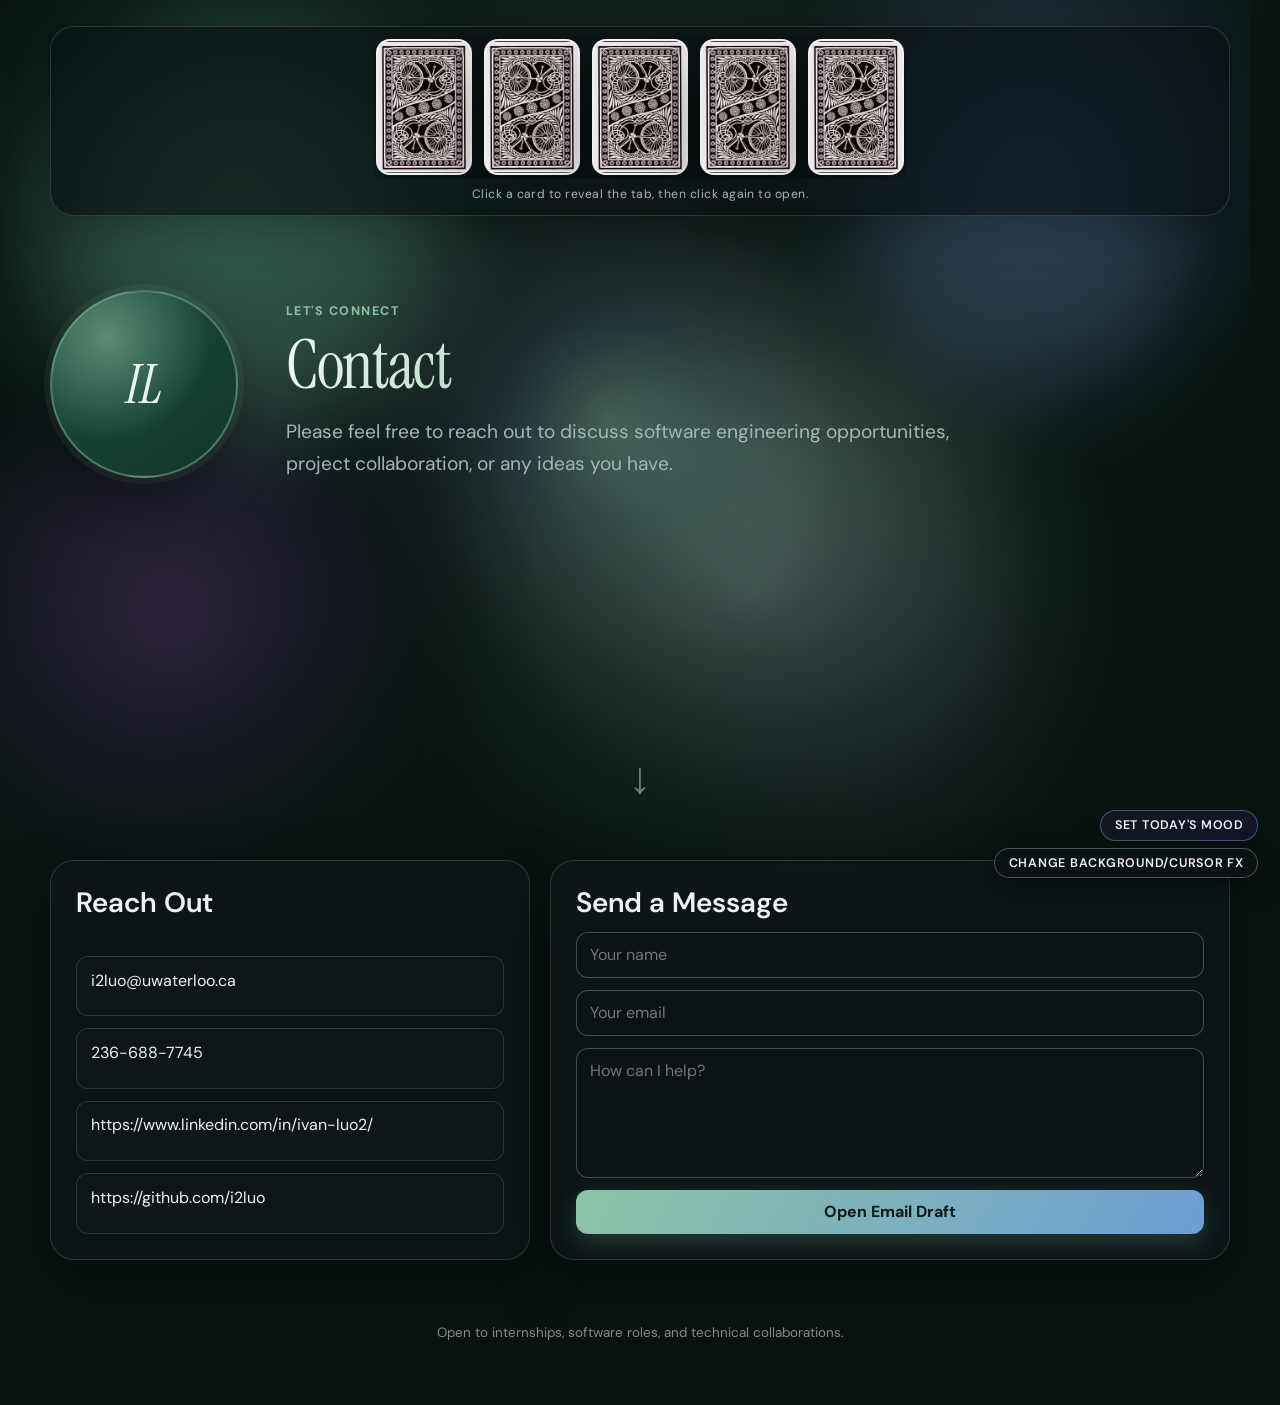
==== commit b80affd8: "Add selectable background scenes to the effects picker Adds four alternative backgrounds alongside t" ====
--- a/contact.html
+++ b/contact.html
@@ -7,6 +7,7 @@
     <link rel="icon" href="favicon.svg" type="image/svg+xml" />
     <link rel="stylesheet" href="styles.css" />
     <script src="weather-config.js"></script>
+    <script src="backgrounds.js" defer></script>
     <script src="effects.js" defer></script>
     <script src="script.js" defer></script>
   </head>
--- a/styles.css
+++ b/styles.css
@@ -46,7 +46,8 @@
   overflow-x: hidden;
 }
 
-body.quote-gate-open {
+body.quote-gate-open,
+body.mood-modal-open {
   overflow: hidden;
 }
 
@@ -92,6 +93,20 @@
 }
 
 body.cursor-fx-off #cursor-fx-canvas {
+  display: none;
+}
+
+/* Mount point for scenes from backgrounds.js; sits under the cursor FX
+   canvas (z 1) and the vignette overlay (z 2). */
+#custom-bg {
+  position: absolute;
+  inset: 0;
+  z-index: 0;
+  overflow: hidden;
+}
+
+body.bg-custom #ambient-canvas,
+body.bg-custom .ambient-orbs {
   display: none;
 }
 
@@ -194,10 +209,13 @@
 }
 
 .cursor-fx-menu {
+  position: absolute;
+  right: 0;
+  bottom: calc(100% + 0.5rem);
   display: grid;
   gap: 0.35rem;
-  min-width: 11.5rem;
-  max-height: min(70vh, 30rem);
+  min-width: 12.5rem;
+  max-height: min(78vh, 36rem);
   overflow-y: auto;
   padding: 0.55rem;
   border-radius: var(--radius-md);
@@ -218,6 +236,26 @@
   opacity: 1;
   visibility: visible;
   transform: translateY(0);
+}
+
+.cursor-fx-group-label {
+  margin: 0.35rem 0.5rem 0.15rem;
+  font-size: 0.66rem;
+  font-weight: 700;
+  letter-spacing: 0.12em;
+  text-transform: uppercase;
+  color: var(--text-muted);
+}
+
+.cursor-fx-group-label + .cursor-fx-group {
+  display: grid;
+  gap: 0.35rem;
+}
+
+.cursor-fx-group + .cursor-fx-group-label {
+  margin-top: 0.6rem;
+  padding-top: 0.6rem;
+  border-top: 1px solid rgba(159, 168, 177, 0.16);
 }
 
 .cursor-fx-option {
@@ -252,6 +290,11 @@
   color: var(--text);
 }
 
+.cursor-fx-option.is-loading span:last-child::after {
+  content: " …";
+  color: var(--accent);
+}
+
 .cursor-fx-swatch {
   width: 2rem;
   height: 2rem;
@@ -318,8 +361,731 @@
   --swatch: linear-gradient(135deg, rgba(42, 52, 60, 0.9), rgba(18, 24, 28, 0.95));
 }
 
+/* Background scene swatches */
+.cursor-fx-swatch-bg-current {
+  --swatch:
+    radial-gradient(circle at 28% 30%, rgba(28, 89, 74, 0.95), transparent 55%),
+    radial-gradient(circle at 72% 72%, rgba(141, 195, 166, 0.6), transparent 50%),
+    radial-gradient(circle at 75% 25%, rgba(52, 72, 110, 0.8), transparent 50%),
+    #091411;
+}
+
+.cursor-fx-swatch-bg-fluid-mesh {
+  --swatch:
+    radial-gradient(circle at 25% 30%, #4f7a66, transparent 48%),
+    radial-gradient(circle at 78% 28%, #3d5a86, transparent 48%),
+    radial-gradient(circle at 60% 80%, #4a3a6a, transparent 48%),
+    #091411;
+}
+
+.cursor-fx-swatch-bg-aurora-shader {
+  --swatch:
+    radial-gradient(circle at 30% 25%, rgba(255, 255, 255, 0.8) 0 4%, transparent 7%),
+    radial-gradient(circle at 70% 20%, rgba(255, 255, 255, 0.6) 0 3%, transparent 6%),
+    linear-gradient(180deg, #0a1020 0%, #4a3a7a 32%, #4f8fb0 52%, #8dc3a6 66%, #091411 100%);
+}
+
+.cursor-fx-swatch-bg-shooting-stars {
+  --swatch:
+    linear-gradient(145deg, transparent 38%, rgba(255, 255, 255, 0.9) 50%, transparent 54%),
+    radial-gradient(circle at 24% 32%, rgba(255, 255, 255, 0.9) 0 4%, transparent 7%),
+    radial-gradient(circle at 68% 70%, rgba(141, 195, 166, 0.9) 0 4%, transparent 7%),
+    radial-gradient(circle at 80% 28%, rgba(255, 255, 255, 0.7) 0 3%, transparent 6%),
+    radial-gradient(circle at 20% 75%, rgba(156, 122, 200, 0.35), transparent 45%),
+    #091411;
+}
+
+.cursor-fx-swatch-bg-vanta-net {
+  --swatch:
+    linear-gradient(32deg, transparent 47%, rgba(141, 195, 166, 0.55) 49%, transparent 51%),
+    linear-gradient(118deg, transparent 47%, rgba(141, 195, 166, 0.55) 49%, transparent 51%),
+    radial-gradient(circle at 30% 38%, #8dc3a6 0 6%, transparent 9%),
+    radial-gradient(circle at 70% 60%, #8dc3a6 0 6%, transparent 9%),
+    radial-gradient(circle at 62% 22%, #8dc3a6 0 5%, transparent 8%),
+    #0b1a15;
+}
+
 body.is-static .cursor-fx-picker {
   display: none;
+}
+
+.mood-toggle {
+  border-color: rgba(107, 159, 212, 0.5);
+  background: linear-gradient(135deg, rgba(18, 28, 32, 0.82), rgba(24, 20, 48, 0.8));
+}
+
+.mood-toggle:hover {
+  border-color: rgba(156, 122, 200, 0.7);
+  background: linear-gradient(135deg, rgba(24, 34, 40, 0.9), rgba(34, 28, 60, 0.9));
+}
+
+/* —— Today's Mood modal —— */
+.mood-modal {
+  position: fixed;
+  inset: 0;
+  z-index: 200;
+  display: grid;
+  place-items: center;
+  padding: 1.2rem;
+  opacity: 0;
+  visibility: hidden;
+  transition:
+    opacity 220ms ease,
+    visibility 220ms ease;
+}
+
+.mood-modal.is-open {
+  opacity: 1;
+  visibility: visible;
+}
+
+.mood-backdrop {
+  position: absolute;
+  inset: 0;
+  background: rgba(4, 9, 12, 0.66);
+  backdrop-filter: blur(6px);
+}
+
+.mood-dialog {
+  position: relative;
+  width: min(30rem, 100%);
+  padding: 1.9rem 1.6rem 1.5rem;
+  border-radius: var(--radius-lg);
+  border: 1px solid rgba(141, 195, 166, 0.3);
+  background: var(--panel-strong);
+  box-shadow: var(--shadow);
+  transform: translateY(14px) scale(0.98);
+  transition: transform 260ms cubic-bezier(0.22, 1, 0.36, 1);
+}
+
+.mood-modal.is-open .mood-dialog {
+  transform: translateY(0) scale(1);
+}
+
+.mood-close {
+  position: absolute;
+  top: 0.75rem;
+  right: 0.85rem;
+  width: 2rem;
+  height: 2rem;
+  display: grid;
+  place-items: center;
+  border: none;
+  border-radius: 50%;
+  background: transparent;
+  color: var(--text-muted);
+  font-size: 1.4rem;
+  line-height: 1;
+  cursor: pointer;
+  transition:
+    color 160ms ease,
+    background 160ms ease;
+}
+
+.mood-close:hover {
+  color: var(--text);
+  background: rgba(159, 168, 177, 0.12);
+}
+
+.mood-title {
+  margin: 0 0 1.1rem;
+  font-family: var(--font-display);
+  font-size: 1.9rem;
+  font-weight: 400;
+}
+
+.mood-sentence {
+  margin: 0;
+  font-size: 1.18rem;
+  line-height: 2.2;
+  color: var(--text);
+}
+
+.mood-select-wrap {
+  display: inline-block;
+}
+
+.mood-select {
+  appearance: none;
+  -webkit-appearance: none;
+  margin: 0 0.15rem;
+  padding: 0.35rem 2rem 0.35rem 0.7rem;
+  border-radius: 999px;
+  border: 1px solid rgba(141, 195, 166, 0.45);
+  background-color: rgba(12, 18, 22, 0.85);
+  background-image: linear-gradient(45deg, transparent 50%, var(--accent) 50%),
+    linear-gradient(135deg, var(--accent) 50%, transparent 50%);
+  background-position:
+    calc(100% - 1.05rem) 55%,
+    calc(100% - 0.7rem) 55%;
+  background-size: 0.36rem 0.36rem, 0.36rem 0.36rem;
+  background-repeat: no-repeat;
+  color: var(--text);
+  font: 600 1.02rem var(--font-sans);
+  cursor: pointer;
+  transition:
+    border-color 160ms ease,
+    background-color 160ms ease;
+}
+
+.mood-select:hover,
+.mood-select:focus-visible {
+  border-color: rgba(156, 122, 200, 0.75);
+  background-color: rgba(20, 28, 34, 0.95);
+  outline: none;
+}
+
+.mood-actions {
+  display: flex;
+  justify-content: flex-end;
+  gap: 0.7rem;
+  margin-top: 1.7rem;
+}
+
+.mood-btn {
+  border-radius: 999px;
+  padding: 0.6rem 1.2rem;
+  font: 600 0.86rem var(--font-sans);
+  letter-spacing: 0.02em;
+  cursor: pointer;
+  transition:
+    transform 160ms ease,
+    border-color 160ms ease,
+    background 160ms ease;
+}
+
+.mood-btn:hover {
+  transform: translateY(-1px);
+}
+
+.mood-clear {
+  border: 1px solid var(--border);
+  background: transparent;
+  color: var(--text-muted);
+}
+
+.mood-clear:hover {
+  border-color: rgba(159, 168, 177, 0.5);
+  color: var(--text);
+}
+
+.mood-apply {
+  border: 1px solid rgba(141, 195, 166, 0.6);
+  background: linear-gradient(135deg, var(--accent), var(--accent-2));
+  color: #07140f;
+}
+
+.mood-apply:hover {
+  box-shadow: 0 10px 26px rgba(141, 195, 166, 0.3);
+}
+
+/* —— Animal island (lives to the left of the tabs) —— */
+.animal-island {
+  --sky-top: #20364a;
+  --sky-bottom: #2a4a5e;
+  --ground: #3a6b53;
+  --ground-2: #234738;
+  position: relative;
+  grid-area: island;
+  justify-self: start;
+  margin-left: clamp(12px, 2.5vw, 28px);
+  width: clamp(132px, 15vw, 172px);
+  height: 136px;
+  border-radius: 16px;
+  overflow: hidden;
+  border: 1px solid var(--border);
+  background: linear-gradient(180deg, var(--sky-top), var(--sky-bottom));
+  box-shadow: inset 0 0 26px rgba(0, 0, 0, 0.3), 0 6px 18px rgba(0, 0, 0, 0.28);
+  user-select: none;
+}
+
+.animal-island::after {
+  content: "";
+  position: absolute;
+  left: -6%;
+  right: -6%;
+  bottom: 0;
+  height: 38%;
+  background: linear-gradient(180deg, var(--ground), var(--ground-2));
+  border-radius: 46% 46% 0 0 / 60% 60% 0 0;
+  box-shadow: inset 0 2px 6px rgba(255, 255, 255, 0.16);
+}
+
+/* Bespoke scenes draw their own ground, so hide the generic curve. */
+.animal-island.has-scene::after,
+.animal-island.animal-island--img::after {
+  display: none;
+}
+
+/* —— Pixel-art image island (transparent, sits directly in the nav) —— */
+.animal-island.animal-island--img {
+  --island-w: clamp(74px, 8vw, 92px);
+  position: relative;
+  grid-area: island;
+  justify-self: start;
+  align-self: center;
+  width: var(--island-w);
+  height: auto;
+  padding: 0;
+  border: 0;
+  border-radius: 0;
+  background: none;
+  box-shadow: none;
+  overflow: visible;
+  user-select: none;
+}
+
+.animal-island--img .island-base {
+  display: block;
+  width: 100%;
+  height: auto;
+  image-rendering: pixelated;
+  pointer-events: none;
+  -webkit-user-drag: none;
+  filter: drop-shadow(0 5px 7px rgba(0, 0, 0, 0.3));
+}
+
+/* Sprites are registered with feet on the canvas floor, so this surface % is
+   all that's needed to land every animal on the habitat (no floating). The
+   value tracks the front lip of the grass/snow shelf shared by the islands. */
+.animal-island--img .island-creature {
+  position: absolute;
+  left: 42%;
+  bottom: 57%;
+  z-index: 3;
+  transform: translateX(-50%);
+}
+
+/* Food appears right at the muzzle/beak (upper-front) while eating. */
+.animal-island--img .island-food {
+  bottom: 93%;
+  font-size: 0.78rem;
+}
+
+.island-creature-sprite {
+  display: block;
+  height: clamp(26px, 2.8vw, 34px);
+  width: auto;
+  image-rendering: pixelated;
+  -webkit-user-drag: none;
+  transform-origin: 50% 100%;
+  filter: drop-shadow(0 3px 3px rgba(0, 0, 0, 0.3));
+  animation: sprite-idle 3.2s ease-in-out infinite;
+}
+
+.island-creature.is-walking .island-creature-sprite {
+  animation: sprite-waddle 0.42s ease-in-out infinite;
+}
+
+.island-creature.is-eating .island-creature-sprite {
+  animation: sprite-peck 0.55s ease-in-out infinite;
+}
+
+.island-creature.is-sleeping .island-creature-sprite {
+  transform-origin: 50% 100%;
+  animation: sprite-sleep 3.8s ease-in-out infinite;
+}
+
+@keyframes sprite-idle {
+  0%,
+  100% {
+    transform: translateY(0) scaleY(1);
+  }
+  50% {
+    transform: translateY(-1px) scaleY(1.02);
+  }
+}
+
+@keyframes sprite-waddle {
+  0%,
+  100% {
+    transform: rotate(-5deg) translateY(0);
+  }
+  25% {
+    transform: rotate(0deg) translateY(-2px);
+  }
+  50% {
+    transform: rotate(5deg) translateY(0);
+  }
+  75% {
+    transform: rotate(0deg) translateY(-2px);
+  }
+}
+
+@keyframes sprite-peck {
+  0%,
+  100% {
+    transform: rotate(0deg) translateY(0);
+  }
+  45% {
+    transform: rotate(12deg) translateY(2px);
+  }
+}
+
+/* Sleep upright: a gentle breathing slump, no tilt, so the animal stays
+   standing rather than lying down. */
+@keyframes sprite-sleep {
+  0%,
+  100% {
+    transform: translateY(0) scaleY(1);
+  }
+  50% {
+    transform: translateY(0.5px) scaleY(0.98);
+  }
+}
+
+.island-scene {
+  position: absolute;
+  inset: 0;
+  z-index: 0;
+  pointer-events: none;
+}
+
+.island-scene .scene-art {
+  position: absolute;
+  inset: 0;
+  width: 100%;
+  height: 100%;
+  display: block;
+}
+
+.island-decor {
+  position: absolute;
+  left: 0.5rem;
+  bottom: calc(38% - 0.2rem);
+  font-size: 1.5rem;
+  line-height: 1;
+  filter: drop-shadow(0 2px 3px rgba(0, 0, 0, 0.35));
+  z-index: 1;
+}
+
+.island-food {
+  position: absolute;
+  left: 76%;
+  bottom: 30%;
+  transform: translate(-50%, 6px) scale(0.4);
+  font-size: 1.1rem;
+  line-height: 1;
+  opacity: 0;
+  z-index: 2;
+  transition:
+    opacity 220ms ease,
+    transform 220ms ease;
+}
+
+.island-food.is-visible {
+  opacity: 1;
+  transform: translate(-50%, 0) scale(1);
+}
+
+.island-creature {
+  position: absolute;
+  left: 42%;
+  bottom: 28%;
+  z-index: 3;
+  transform: translateX(-50%);
+}
+
+.island-creature-body {
+  display: inline-block;
+  transform: scaleX(var(--face, 1));
+}
+
+.island-creature-emoji {
+  display: inline-block;
+  font-size: 1.85rem;
+  line-height: 1;
+  filter: drop-shadow(0 3px 4px rgba(0, 0, 0, 0.4));
+  transform-origin: 50% 90%;
+}
+
+.island-creature.is-walking .island-creature-emoji {
+  animation: creature-walk 0.36s ease-in-out infinite;
+}
+
+.island-creature.is-eating .island-creature-emoji {
+  animation: creature-eat 0.5s ease-in-out infinite;
+}
+
+.island-creature.is-sleeping .island-creature-emoji {
+  transform: rotate(-78deg) translateY(2px);
+  animation: creature-snooze 2.6s ease-in-out infinite;
+}
+
+.island-zzz {
+  position: absolute;
+  left: 70%;
+  top: -0.45rem;
+  font-size: 0.7rem;
+  font-weight: 700;
+  color: rgba(255, 255, 255, 0.92);
+  text-shadow: 0 1px 2px rgba(0, 0, 0, 0.5);
+  opacity: 0;
+  pointer-events: none;
+}
+
+.island-zzz sup {
+  font-size: 0.8em;
+}
+
+.island-creature.is-sleeping .island-zzz {
+  animation: creature-zzz 2.4s ease-in-out infinite;
+}
+
+/* Upright sleeper: float the zzz off the upper-right of the head. */
+.animal-island--img .island-creature.is-sleeping .island-zzz {
+  left: 72%;
+  top: -0.5rem;
+}
+
+/* —— Bespoke creature art (full-body SVG animals) —— */
+.island-creature.has-art {
+  bottom: 24%;
+}
+
+.creature-art {
+  display: block;
+  transform-origin: 50% 96%;
+  filter: drop-shadow(0 4px 4px rgba(0, 0, 0, 0.32));
+}
+
+.creature-art [class*="peng-eye"],
+.creature-art [class*="peng-foot"] {
+  transform-box: fill-box;
+  transform-origin: center;
+}
+
+/* Penguin idle: gentle breathing bob */
+.penguin-art {
+  animation: peng-idle 3.4s ease-in-out infinite;
+}
+
+.island-creature.is-walking .penguin-art {
+  animation: peng-waddle 0.5s ease-in-out infinite;
+}
+
+.island-creature.is-walking .peng-feet .peng-foot-l {
+  animation: peng-step-l 0.5s ease-in-out infinite;
+}
+
+.island-creature.is-walking .peng-feet .peng-foot-r {
+  animation: peng-step-r 0.5s ease-in-out infinite;
+}
+
+.island-creature.is-eating .penguin-art {
+  transform-origin: 50% 100%;
+  animation: peng-peck 0.55s ease-in-out infinite;
+}
+
+.island-creature.is-sleeping .penguin-art {
+  animation: peng-sleep 3.4s ease-in-out infinite;
+}
+
+/* Closed eyes while sleeping */
+.island-creature.is-sleeping .peng-eye {
+  transform: scaleY(0.16);
+}
+
+.island-creature.is-sleeping .peng-glint {
+  opacity: 0;
+}
+
+@keyframes peng-idle {
+  0%,
+  100% {
+    transform: translateY(0) scaleY(1);
+  }
+  50% {
+    transform: translateY(-1px) scaleY(1.015);
+  }
+}
+
+@keyframes peng-waddle {
+  0% {
+    transform: rotate(-6deg) translateY(0);
+  }
+  25% {
+    transform: rotate(0deg) translateY(-2px);
+  }
+  50% {
+    transform: rotate(6deg) translateY(0);
+  }
+  75% {
+    transform: rotate(0deg) translateY(-2px);
+  }
+  100% {
+    transform: rotate(-6deg) translateY(0);
+  }
+}
+
+@keyframes peng-step-l {
+  0%,
+  100% {
+    transform: translateY(0);
+  }
+  50% {
+    transform: translateY(-3px) translateX(-1px);
+  }
+}
+
+@keyframes peng-step-r {
+  0%,
+  100% {
+    transform: translateY(-3px) translateX(1px);
+  }
+  50% {
+    transform: translateY(0);
+  }
+}
+
+@keyframes peng-peck {
+  0%,
+  100% {
+    transform: rotate(0deg);
+  }
+  45% {
+    transform: rotate(15deg) translateY(1px);
+  }
+}
+
+@keyframes peng-sleep {
+  0%,
+  100% {
+    transform: rotate(-4deg) translateY(0) scaleY(1);
+  }
+  50% {
+    transform: rotate(-4deg) translateY(1px) scaleY(0.98);
+  }
+}
+
+@keyframes creature-walk {
+  0%,
+  100% {
+    transform: translateY(0) rotate(-4deg);
+  }
+  50% {
+    transform: translateY(-4px) rotate(4deg);
+  }
+}
+
+@keyframes creature-eat {
+  0%,
+  100% {
+    transform: translateY(0) rotate(0deg);
+  }
+  50% {
+    transform: translateY(2px) rotate(8deg);
+  }
+}
+
+@keyframes creature-snooze {
+  0%,
+  100% {
+    transform: rotate(-78deg) translateY(2px) scale(1);
+  }
+  50% {
+    transform: rotate(-78deg) translateY(2px) scale(1.04);
+  }
+}
+
+@keyframes creature-zzz {
+  0% {
+    opacity: 0;
+    transform: translateY(0) scale(0.7);
+  }
+  30% {
+    opacity: 1;
+  }
+  100% {
+    opacity: 0;
+    transform: translateY(-12px) scale(1.1);
+  }
+}
+
+/* —— Per-animal habitats —— */
+.animal-island[data-habitat="iceberg"] {
+  --sky-top: #c4e8f5;
+  --sky-bottom: #8fc8e2;
+  --ground: #eef7fc;
+  --ground-2: #b9dcef;
+}
+.animal-island[data-habitat="forest"] {
+  --sky-top: #2f4a3a;
+  --sky-bottom: #3c5a47;
+  --ground: #3f7a4f;
+  --ground-2: #275436;
+}
+.animal-island[data-habitat="home"] {
+  --sky-top: #4c3b56;
+  --sky-bottom: #5e4b68;
+  --ground: #8a6248;
+  --ground-2: #5f4230;
+}
+.animal-island[data-habitat="yard"] {
+  --sky-top: #8ad0ee;
+  --sky-bottom: #bfe6f2;
+  --ground: #62b06a;
+  --ground-2: #3f8048;
+}
+.animal-island[data-habitat="bamboo"] {
+  --sky-top: #d2ebc6;
+  --sky-bottom: #aad79a;
+  --ground: #6fae5f;
+  --ground-2: #4d8540;
+}
+.animal-island[data-habitat="night"] {
+  --sky-top: #13173a;
+  --sky-bottom: #25204c;
+  --ground: #3a2f4c;
+  --ground-2: #241d33;
+}
+.animal-island[data-habitat="pond"] {
+  --sky-top: #c4e9c6;
+  --sky-bottom: #a2d8b3;
+  --ground: #4f97c6;
+  --ground-2: #2f6e9b;
+}
+.animal-island[data-habitat="woods"] {
+  --sky-top: #2a3b2e;
+  --sky-bottom: #3a4a38;
+  --ground: #6a5238;
+  --ground-2: #463320;
+}
+.animal-island[data-habitat="meadow"] {
+  --sky-top: #d2eef5;
+  --sky-bottom: #c4eccd;
+  --ground: #79c06a;
+  --ground-2: #559548;
+}
+.animal-island[data-habitat="savanna"] {
+  --sky-top: #f5cd7a;
+  --sky-bottom: #ec9f57;
+  --ground: #cda35c;
+  --ground-2: #a67d3c;
+}
+.animal-island[data-habitat="eucalyptus"] {
+  --sky-top: #d2e2da;
+  --sky-bottom: #b0ccbd;
+  --ground: #7f9070;
+  --ground-2: #5d6e4f;
+}
+.animal-island[data-habitat="jungle"] {
+  --sky-top: #244a32;
+  --sky-bottom: #346a44;
+  --ground: #3f7a4f;
+  --ground-2: #235235;
+}
+.animal-island[data-habitat="beach"] {
+  --sky-top: #c4e8f2;
+  --sky-bottom: #a2d8e8;
+  --ground: #ecd9a4;
+  --ground-2: #d3b878;
+}
+.animal-island[data-habitat="ocean"] {
+  --sky-top: #58a0c8;
+  --sky-bottom: #2f74a4;
+  --ground: #245f8c;
+  --ground-2: #18476b;
 }
 
 /* —— Quote gate —— */
@@ -471,14 +1237,23 @@
   background: color-mix(in srgb, var(--panel-strong) 88%, transparent);
   backdrop-filter: blur(16px) saturate(1.35);
   box-shadow: 0 12px 40px rgba(0, 0, 0, 0.28);
+  display: grid;
+  grid-template-columns: 1fr minmax(0, auto) 1fr;
+  grid-template-areas:
+    "island nav right"
+    "hint hint hint";
+  align-items: center;
+  column-gap: 0.85rem;
 }
 
 .top-nav {
+  grid-area: nav;
   display: flex;
   flex-wrap: nowrap;
   justify-content: center;
   gap: 0.75rem;
   overflow-x: auto;
+  min-width: 0;
   padding: 0.1rem 0.15rem 0.25rem;
   scrollbar-width: none;
 }
@@ -488,6 +1263,7 @@
 }
 
 .nav-hint {
+  grid-area: hint;
   text-align: center;
   margin: 0.35rem 0 0;
   font-size: 0.76rem;
@@ -1784,6 +2560,19 @@
   }
 }
 
+@media (max-width: 820px) {
+  .nav-wrap {
+    grid-template-columns: 1fr;
+    grid-template-areas:
+      "nav"
+      "hint";
+  }
+
+  .animal-island {
+    display: none;
+  }
+}
+
 @media (max-width: 600px) {
   .nav-wrap {
     top: 0.35rem;
@@ -1821,8 +2610,17 @@
   .gallery-photo::after,
   .hero-avatar,
   .hero-title,
-  .hero-bio {
-    animation: none;
+  .hero-bio,
+  .island-creature-emoji,
+  .island-zzz,
+  .creature-art,
+  .penguin-art,
+  .peng-foot {
+    animation: none !important;
+  }
+
+  .island-creature {
+    transition: none !important;
   }
 
   #ambient-bg,
